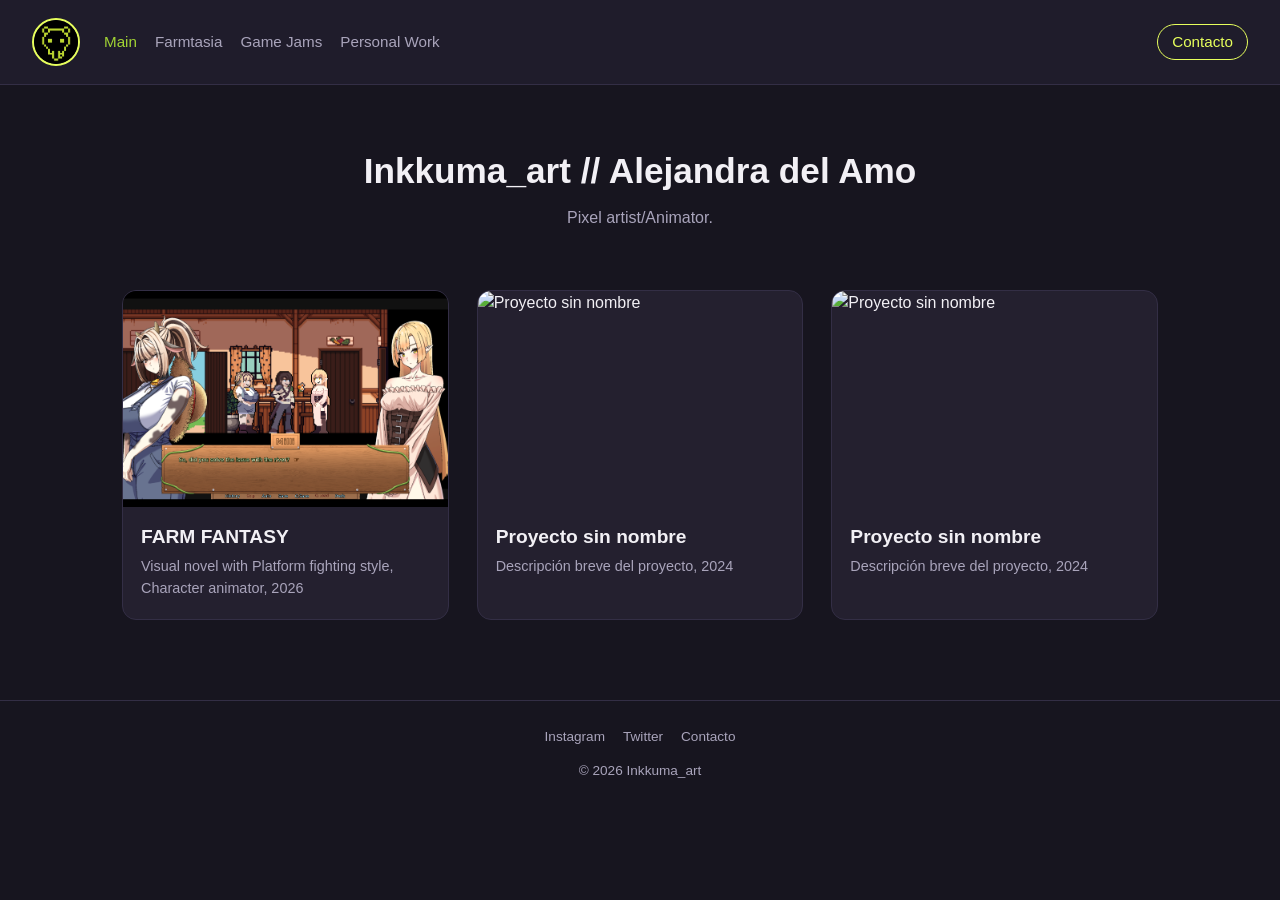
==== index.html @ 21a3d92c "UPDATE" ====
<!DOCTYPE html>
<html lang="es">
<head>
  <meta charset="UTF-8" />
  <meta name="viewport" content="width=device-width, initial-scale=1" />
  <title>Tu Nombre - Portafolio</title>
  <link rel="stylesheet" href="css/style.css" />
</head>
<body>

  <header class="site-header">
    <a class="logo" href="index.html">
      <img src="images/LOGO.png" alt="Logo" />
    </a>
    <nav class="main-nav">
      <a href="index.html" class="active">Main</a>
      <a href="farmtasia.html">Farmtasia</a>
      <a href="Gamejams.html">Game Jams</a>
      <a href="PersonalWork.html">Personal Work</a>
    </nav>
    <a class="contact-link" href="mailto:tu-correo@ejemplo.com">Contacto</a>
  </header>

  <section class="hero">
    <h1>Inkkuma_art // Alejandra del Amo </h1>
    <p>Pixel artist/Animator.</p>
  </section>

  <section class="project-grid">

    <a class="project-card" href="farmtasia.html">
      <img src="images/F_CAP_1.png" alt="Farmtasia" />
      <div class="card-body">
        <h2>FARM FANTASY</h2>
        <p class="role">Visual novel with Platform fighting style, Character animator, 2026</p>
      </div>
    </a>

    <a class="project-card" href="proyecto2.html">
      <img src="images/proyecto2/thumb.png" alt="Proyecto sin nombre" />
      <div class="card-body">
        <h2>Proyecto sin nombre</h2>
        <p class="role">Descripción breve del proyecto, 2024</p>
      </div>
    </a>
     <a class="project-card" href="proyecto2.html">
      <img src="images/proyecto2/thumb.png" alt="Proyecto sin nombre" />
      <div class="card-body">
        <h2>Proyecto sin nombre</h2>
        <p class="role">Descripción breve del proyecto, 2024</p>
      </div>
    </a>

  </section>

  <footer class="site-footer">
    <div class="socials">
      <a href="https://instagram.com/" target="_blank" rel="noopener">Instagram</a>
      <a href="https://twitter.com/" target="_blank" rel="noopener">Twitter</a>
      <a href="mailto:tu-correo@ejemplo.com">Contacto</a>
    </div>
    <p>&copy; 2026 Inkkuma_art</p>
  </footer>

</body>
</html>
---- css/style.css ----
/* ======================================
   Portafolio - style.css
   ====================================== */

:root {
  --bg: #17151f;
  --bg-alt: #1f1c2b;
  --card: #24202f;
  --text: #f2f0f5;
  --text-dim: #a9a4bb;
  --accent: rgb(231, 255, 92);
  --accent-hover: #a2d434;
  --border: #332e45;
  --max-width: 1100px;
}

* {
  box-sizing: border-box;
}

html {
  scroll-behavior: smooth;
}

body {
  margin: 0;
  background: var(--bg);
  color: var(--text);
  font-family: "Segoe UI", Roboto, Helvetica, Arial, sans-serif;
  line-height: 1.5;
}

a {
  color: inherit;
  text-decoration: none;
}

img {
  max-width: 100%;
  display: block;
}

/* ---------- Header ---------- */

.site-header {
  display: flex;
  align-items: center;
  gap: 24px;
  flex-wrap: wrap;
  padding: 18px 32px;
  background: var(--bg-alt);
  border-bottom: 1px solid var(--border);
  position: sticky;
  top: 0;
  z-index: 100;
}

.logo img {
  width: 48px;
  height: 48px;
  border-radius: 50%;
  border: 2px solid var(--accent);
}

.main-nav {
  display: flex;
  flex-wrap: wrap;
  gap: 18px;
  flex: 1;
}

.main-nav a {
  font-size: 0.95rem;
  color: var(--text-dim);
  transition: color 0.2s ease;
  white-space: nowrap;
}

.main-nav a:hover,
.main-nav a.active {
  color: var(--accent-hover);
}

.contact-link {
  font-size: 0.95rem;
  color: var(--accent);
  border: 1px solid var(--accent);
  padding: 6px 14px;
  border-radius: 999px;
  transition: background 0.2s ease, color 0.2s ease;
}

.contact-link:hover {
  background: var(--accent);
  color: #17151f;
}

/* ---------- Hero ---------- */

.hero {
  max-width: var(--max-width);
  margin: 0 auto;
  padding: 60px 32px 20px;
  text-align: center;
}

.hero h1 {
  font-size: 2.2rem;
  margin: 0 0 8px;
}

.hero p {
  color: var(--text-dim);
  margin: 0;
}

/* ---------- Grid de proyectos (index) ---------- */

.project-grid {
  max-width: var(--max-width);
  margin: 0 auto;
  padding: 40px 32px 80px;
  display: grid;
  grid-template-columns: repeat(auto-fit, minmax(320px, 1fr));
  gap: 28px;
}

.project-card {
  background: var(--card);
  border: 1px solid var(--border);
  border-radius: 14px;
  overflow: hidden;
  transition: transform 0.2s ease, border-color 0.2s ease;
}

.project-card:hover {
  transform: translateY(-4px);
  border-color: var(--accent);
}

.project-card img {
  width: 100%;
  aspect-ratio: 3 / 2;
  object-fit: cover;
}

.project-card .card-body {
  padding: 16px 18px 20px;
}

.project-card h2 {
  margin: 0 0 4px;
  font-size: 1.2rem;
}

.project-card .role {
  margin: 0;
  color: var(--text-dim);
  font-size: 0.9rem;
}

/* ---------- Página de proyecto ---------- */

.project-header {
  max-width: var(--max-width);
  margin: 0 auto;
  padding: 40px 32px 10px;
}

.project-header h1 {
  margin: 0 0 6px;
  font-size: 1.9rem;
}

.project-header .role {
  color: var(--text-dim);
  margin: 0;
}

/* Carrusel */

.carousel {
  max-width: 700px;
  margin: 30px auto;
  padding: 0 32px;
}

.carousel-track-wrap {
  position: relative;
  border-radius: 14px;
  overflow: hidden;
  background: var(--card);
  border: 1px solid var(--border);
}

.carousel-link {
  position: absolute;
  inset: 0;
  z-index: 1;
  cursor: pointer;
}

.carousel-track {
  display: flex;
  transition: transform 0.35s ease;
}

.carousel-track img {
  width: 100%;
  flex: 0 0 100%;
  aspect-ratio: 16 / 9;
  object-fit: cover;
}

.carousel-btn {
  position: absolute;
  top: 50%;
  transform: translateY(-50%);
  z-index: 2;
  background: rgba(0, 0, 0, 0.45);
  color: #fff;
  border: none;
  width: 36px;
  height: 36px;
  border-radius: 50%;
  font-size: 1.1rem;
  cursor: pointer;
  transition: background 0.2s ease;
}

.carousel-btn:hover {
  background: var(--accent);
}

.carousel-btn.prev {
  left: 14px;
}

.carousel-btn.next {
  right: 14px;
}

.carousel-counter {
  text-align: center;
  color: var(--text-dim);
  font-size: 0.85rem;
  margin-top: 10px;
}

/* Galeria */

.gallery {
  max-width: var(--max-width);
  margin: 0 auto;
  padding: 10px 32px 80px;
  display: grid;
  grid-template-columns: repeat(auto-fit, 140px);
  justify-content: center;
  row-gap: 30px;
  column-gap: 80px;
}

.gallery .gallery-item {
  width: 200px;
  height: 140px;
  display: flex;
  align-items: center;
  justify-content: center;
  background: var(--card);
  border-radius: 10px;
  border: 1px solid var(--border);
  transition: transform 0.2s ease;
}

.gallery .gallery-item:hover {
  transform: scale(2);
  border-color: var(--accent);
}

.gallery img {
  /* Tamaño real de los gifs: se muestran nítidos, sin escalar */
  width: 128px;
  height: 128px;
  image-rendering: pixelated;
  image-rendering: -moz-crisp-edges;
  image-rendering: crisp-edges;
}

/* Lightbox (vista ampliada del carrusel) */

.carousel-track img {
  cursor: zoom-in;
}

.lightbox-overlay {
  display: none;
  position: fixed;
  inset: 0;
  background: rgba(23, 21, 31, 0.92);
  z-index: 1000;
  align-items: center;
  justify-content: center;
  padding: 40px;
}

.lightbox-overlay.active {
  display: flex;
}

.lightbox-overlay img {
  max-width: 90vw;
  max-height: 90vh;
  object-fit: contain;
  border-radius: 10px;
  border: 1px solid var(--border);
  box-shadow: 0 10px 40px rgba(0, 0, 0, 0.5);
}

.lightbox-close {
  position: absolute;
  top: 20px;
  right: 30px;
  color: var(--text);
  font-size: 2.2rem;
  line-height: 1;
  background: none;
  border: none;
  cursor: pointer;
  transition: color 0.2s ease;
}

.lightbox-close:hover {
  color: var(--accent);
}

/* ---------- Footer ---------- */

.site-footer {
  border-top: 1px solid var(--border);
  padding: 26px 32px;
  text-align: center;
  color: var(--text-dim);
  font-size: 0.85rem;
}

.site-footer .socials {
  display: flex;
  justify-content: center;
  gap: 18px;
  margin-bottom: 10px;
  flex-wrap: wrap;
}

.site-footer .socials a {
  color: var(--text-dim);
  transition: color 0.2s ease;
}

.site-footer .socials a:hover {
  color: var(--accent-hover);
}

/* ---------- Responsive ---------- */

@media (max-width: 600px) {
  .site-header {
    padding: 14px 18px;
  }
  .hero {
    padding: 40px 18px 10px;
  }
  .project-grid {
    padding: 30px 18px 60px;
  }
  .carousel,
  .project-header,
  .gallery {
    padding-left: 18px;
    padding-right: 18px;
  }
}
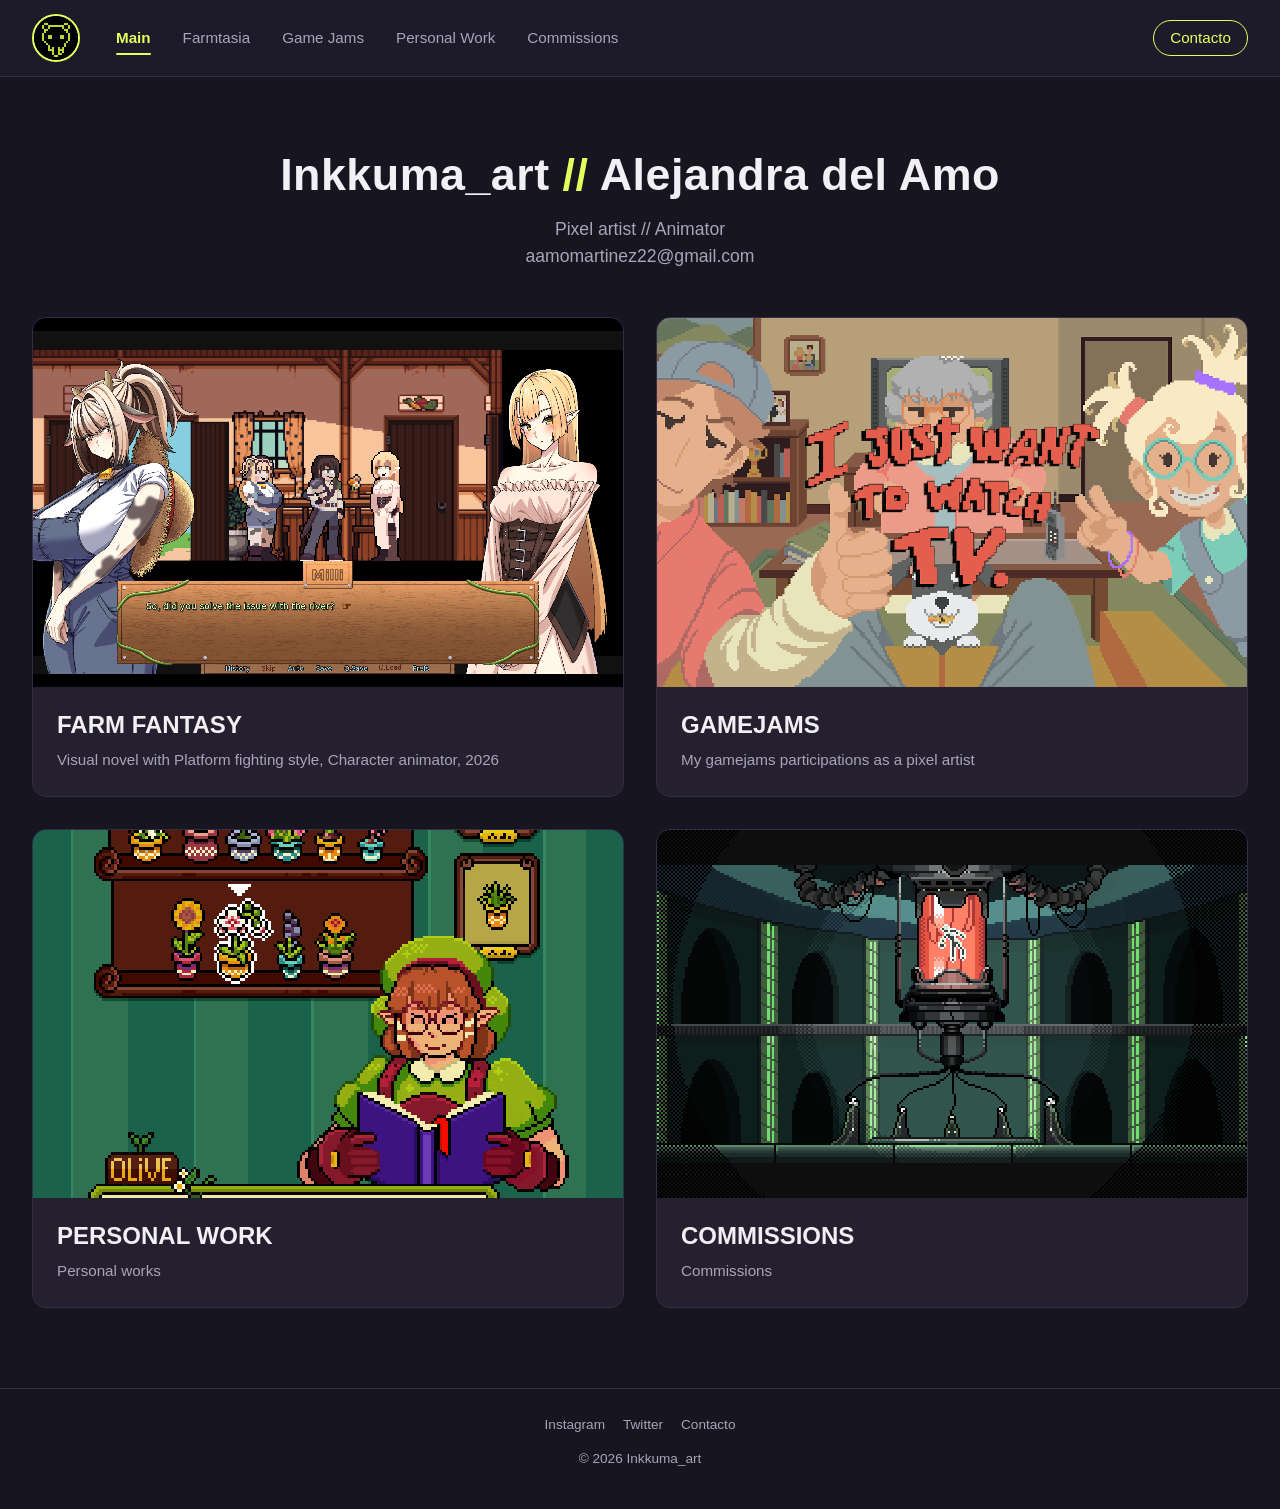
==== commit 48743181: "Portfolio Final_Ver1 DIOS QUE HORROR" ====
--- a/index.html
+++ b/index.html
@@ -3,51 +3,65 @@
 <head>
   <meta charset="UTF-8" />
   <meta name="viewport" content="width=device-width, initial-scale=1" />
-  <title>Tu Nombre - Portafolio</title>
+  <title>Alejandra del Amo - Portafolio</title>
+  <meta name="description" content="Portafolio de Alejandra del Amo (Inkkuma_art): pixel artist y animadora." />
   <link rel="stylesheet" href="css/style.css" />
 </head>
 <body>
 
   <header class="site-header">
     <a class="logo" href="index.html">
-      <img src="images/LOGO.png" alt="Logo" />
+      <img src="images/LOGO.png" alt="Logo de Inkkuma" />
     </a>
     <nav class="main-nav">
-      <a href="index.html" class="active">Main</a>
+      <a href="index.html" class="active" aria-current="page">Main</a>
       <a href="farmtasia.html">Farmtasia</a>
       <a href="Gamejams.html">Game Jams</a>
       <a href="PersonalWork.html">Personal Work</a>
+      <a href="Commissions.html">Commissions</a>
     </nav>
-    <a class="contact-link" href="mailto:tu-correo@ejemplo.com">Contacto</a>
+    <a class="contact-link" href="mailto:aamomartinez22@gmail.com">Contacto</a>
   </header>
 
   <section class="hero">
-    <h1>Inkkuma_art // Alejandra del Amo </h1>
-    <p>Pixel artist/Animator.</p>
+    <h1>Inkkuma_art <span class="slash">//</span> Alejandra del Amo</h1>
+    <p>Pixel artist // Animator</p>
+    <p>aamomartinez22@gmail.com</p>
   </section>
 
   <section class="project-grid">
 
     <a class="project-card" href="farmtasia.html">
-      <img src="images/F_CAP_1.png" alt="Farmtasia" />
+      <div class="cover"><img src="images/F_CAP_1.png" alt="Farmtasia" /></div>
       <div class="card-body">
         <h2>FARM FANTASY</h2>
         <p class="role">Visual novel with Platform fighting style, Character animator, 2026</p>
       </div>
     </a>
 
-    <a class="project-card" href="proyecto2.html">
-      <img src="images/proyecto2/thumb.png" alt="Proyecto sin nombre" />
+    <a class="project-card" href="Gamejams.html">
+      <div class="cover"><img src="images/TV_PORTADA.png" alt="GAMEJAMS" /></div>
       <div class="card-body">
-        <h2>Proyecto sin nombre</h2>
-        <p class="role">Descripción breve del proyecto, 2024</p>
+        <h2>GAMEJAMS</h2>
+        <p class="role">My gamejams participations as a pixel artist</p>
       </div>
     </a>
-     <a class="project-card" href="proyecto2.html">
-      <img src="images/proyecto2/thumb.png" alt="Proyecto sin nombre" />
+
+    <a class="project-card" href="PersonalWork.html">
+      <!-- La portada original estaba vacía (images/). Cambia este archivo por tu portada. -->
+      <div class="cover"><img src="images/Portada_Olive.png" alt="Personal work" /></div>
       <div class="card-body">
-        <h2>Proyecto sin nombre</h2>
-        <p class="role">Descripción breve del proyecto, 2024</p>
+        <h2>PERSONAL WORK</h2>
+        <p class="role">Personal works</p>
+      </div>
+    </a>
+    
+    <a class="project-card" href="Commissions.html">
+    
+      <div class="cover"><img src="images/Animación_Pixel-export.gif" alt="Commiissions" /></div>
+      <div class="card-body">
+        <h2>COMMISSIONS</h2>
+        <p class="role">Commissions</p>
       </div>
     </a>
 
@@ -55,7 +69,7 @@
 
   <footer class="site-footer">
     <div class="socials">
-      <a href="https://instagram.com/" target="_blank" rel="noopener">Instagram</a>
+      <a href="https://www.instagram.com/inkkuma_art/" target="_blank" rel="noopener">Instagram</a>
       <a href="https://twitter.com/" target="_blank" rel="noopener">Twitter</a>
       <a href="mailto:tu-correo@ejemplo.com">Contacto</a>
     </div>
--- a/css/style.css
+++ b/css/style.css
@@ -11,7 +11,8 @@
   --accent: rgb(231, 255, 92);
   --accent-hover: #a2d434;
   --border: #332e45;
-  --max-width: 1100px;
+  --max-width: 1300px;
+  --radius: 14px;
 }
 
 * {
@@ -28,6 +29,18 @@
   color: var(--text);
   font-family: "Segoe UI", Roboto, Helvetica, Arial, sans-serif;
   line-height: 1.5;
+  min-height: 100vh;
+  display: flex;
+  flex-direction: column;
+}
+
+main,
+.hero,
+.project-grid,
+.project-header,
+.carousel,
+.gallery {
+  width: 100%;
 }
 
 a {
@@ -40,6 +53,11 @@
   display: block;
 }
 
+:focus-visible {
+  outline: 2px solid var(--accent);
+  outline-offset: 3px;
+}
+
 /* ---------- Header ---------- */
 
 .site-header {
@@ -47,8 +65,9 @@
   align-items: center;
   gap: 24px;
   flex-wrap: wrap;
-  padding: 18px 32px;
-  background: var(--bg-alt);
+  padding: 14px 32px;
+  background: rgba(31, 28, 43, 0.92);
+  backdrop-filter: blur(8px);
   border-bottom: 1px solid var(--border);
   position: sticky;
   top: 0;
@@ -60,32 +79,58 @@
   height: 48px;
   border-radius: 50%;
   border: 2px solid var(--accent);
+  image-rendering: pixelated;
+  transition: transform 0.2s ease;
+}
+
+.logo:hover img {
+  transform: rotate(-6deg) scale(1.08);
 }
 
 .main-nav {
   display: flex;
   flex-wrap: wrap;
-  gap: 18px;
+  gap: 8px;
   flex: 1;
 }
 
 .main-nav a {
+  position: relative;
   font-size: 0.95rem;
   color: var(--text-dim);
-  transition: color 0.2s ease;
+  padding: 6px 12px;
+  border-radius: 8px;
+  transition: color 0.2s ease, background 0.2s ease;
   white-space: nowrap;
 }
 
-.main-nav a:hover,
+.main-nav a:hover {
+  color: var(--text);
+  background: rgba(255, 255, 255, 0.05);
+}
+
+/* Página actual: verde del tema */
 .main-nav a.active {
-  color: var(--accent-hover);
+  color: var(--accent);
+  font-weight: 600;
+}
+
+.main-nav a.active::after {
+  content: "";
+  position: absolute;
+  left: 12px;
+  right: 12px;
+  bottom: 0;
+  height: 2px;
+  background: var(--accent);
+  border-radius: 2px;
 }
 
 .contact-link {
   font-size: 0.95rem;
   color: var(--accent);
   border: 1px solid var(--accent);
-  padding: 6px 14px;
+  padding: 6px 16px;
   border-radius: 999px;
   transition: background 0.2s ease, color 0.2s ease;
 }
@@ -100,18 +145,24 @@
 .hero {
   max-width: var(--max-width);
   margin: 0 auto;
-  padding: 60px 32px 20px;
+  padding: 64px 32px 8px;
   text-align: center;
 }
 
 .hero h1 {
-  font-size: 2.2rem;
+  font-size: clamp(1.8rem, 4vw, 2.8rem);
   margin: 0 0 8px;
+  letter-spacing: 0.5px;
+}
+
+.hero h1 .slash {
+  color: var(--accent);
 }
 
 .hero p {
   color: var(--text-dim);
   margin: 0;
+  font-size: 1.1rem;
 }
 
 /* ---------- Grid de proyectos (index) ---------- */
@@ -121,42 +172,75 @@
   margin: 0 auto;
   padding: 40px 32px 80px;
   display: grid;
-  grid-template-columns: repeat(auto-fit, minmax(320px, 1fr));
-  gap: 28px;
+  grid-template-columns: repeat(auto-fit, minmax(min(100%, 480px), 1fr));
+  gap: 32px;
 }
 
 .project-card {
+  display: flex;
+  flex-direction: column;
   background: var(--card);
   border: 1px solid var(--border);
-  border-radius: 14px;
+  border-radius: var(--radius);
   overflow: hidden;
-  transition: transform 0.2s ease, border-color 0.2s ease;
+  transition: transform 0.25s ease, border-color 0.25s ease, box-shadow 0.25s ease;
 }
 
 .project-card:hover {
-  transform: translateY(-4px);
+  transform: translateY(-6px);
   border-color: var(--accent);
+  box-shadow: 0 14px 34px rgba(0, 0, 0, 0.4);
+}
+
+.project-card .cover {
+  overflow: hidden;
+  background: var(--bg-alt);
 }
 
 .project-card img {
   width: 100%;
-  aspect-ratio: 3 / 2;
+  aspect-ratio: 16 / 10;
   object-fit: cover;
+  image-rendering: pixelated;
+  transition: transform 0.4s ease;
+}
+
+.project-card:hover img {
+  transform: scale(1.04);
 }
 
 .project-card .card-body {
-  padding: 16px 18px 20px;
+  padding: 20px 24px 24px;
 }
 
 .project-card h2 {
-  margin: 0 0 4px;
-  font-size: 1.2rem;
+  margin: 0 0 6px;
+  font-size: 1.5rem;
+  transition: color 0.2s ease;
+}
+
+.project-card h2::after {
+  content: " →";
+  color: var(--accent);
+  opacity: 0;
+  display: inline-block;
+  transform: translateX(-6px);
+  transition: opacity 0.2s ease, transform 0.2s ease;
+}
+
+.project-card:hover h2 {
+  color: var(--accent);
+}
+
+.project-card:hover h2::after {
+  opacity: 1;
+  transform: translateX(0);
 }
 
 .project-card .role {
   margin: 0;
   color: var(--text-dim);
-  font-size: 0.9rem;
+  font-size: 0.95rem;
 }
 
 /* ---------- Página de proyecto ---------- */
@@ -164,12 +248,13 @@
 .project-header {
   max-width: var(--max-width);
   margin: 0 auto;
-  padding: 40px 32px 10px;
+  padding: 44px 32px 10px;
+  text-align: center;
 }
 
 .project-header h1 {
   margin: 0 0 6px;
-  font-size: 1.9rem;
+  font-size: clamp(1.7rem, 3.5vw, 2.4rem);
 }
 
 .project-header .role {
@@ -180,29 +265,22 @@
 /* Carrusel */
 
 .carousel {
-  max-width: 700px;
+  max-width: 900px;
   margin: 30px auto;
   padding: 0 32px;
 }
 
 .carousel-track-wrap {
   position: relative;
-  border-radius: 14px;
+  border-radius: var(--radius);
   overflow: hidden;
   background: var(--card);
   border: 1px solid var(--border);
 }
 
-.carousel-link {
-  position: absolute;
-  inset: 0;
-  z-index: 1;
-  cursor: pointer;
-}
-
 .carousel-track {
   display: flex;
-  transition: transform 0.35s ease;
+  transition: transform 0.4s ease;
 }
 
 .carousel-track img {
@@ -210,6 +288,10 @@
   flex: 0 0 100%;
   aspect-ratio: 16 / 9;
   object-fit: cover;
+  /* Se reducen de 1920x1080 a ~836px: con "pixelated" salen bordes dentados.
+     "auto" aplica un reescalado suave y se ven nítidas. */
+  image-rendering: auto;
+  cursor: zoom-in;
 }
 
 .carousel-btn {
@@ -217,19 +299,20 @@
   top: 50%;
   transform: translateY(-50%);
   z-index: 2;
-  background: rgba(0, 0, 0, 0.45);
+  background: rgba(0, 0, 0, 0.5);
   color: #fff;
   border: none;
-  width: 36px;
-  height: 36px;
+  width: 40px;
+  height: 40px;
   border-radius: 50%;
   font-size: 1.1rem;
   cursor: pointer;
-  transition: background 0.2s ease;
+  transition: background 0.2s ease, color 0.2s ease;
 }
 
 .carousel-btn:hover {
   background: var(--accent);
+  color: #17151f;
 }
 
 .carousel-btn.prev {
@@ -247,56 +330,95 @@
   margin-top: 10px;
 }
 
-/* Galeria */
+/* Enlaces del proyecto (debajo del carrusel) */
+
+.project-links {
+  max-width: 900px;
+  margin: 0 auto 10px;
+  padding: 0 32px;
+  display: flex;
+  flex-wrap: wrap;
+  justify-content: center;
+  gap: 14px;
+}
+
+.project-link {
+  display: inline-flex;
+  align-items: center;
+  gap: 8px;
+  padding: 10px 22px;
+  border: 1px solid var(--accent);
+  border-radius: 999px;
+  color: var(--accent);
+  font-weight: 600;
+  font-size: 0.95rem;
+  transition: background 0.2s ease, color 0.2s ease, transform 0.2s ease;
+}
+
+.project-link::after {
+  content: "→";
+  transition: transform 0.2s ease;
+}
+
+.project-link:hover {
+  background: var(--accent);
+  color: #17151f;
+  transform: translateY(-2px);
+}
+
+.project-link:hover::after {
+  transform: translateX(4px);
+}
+
+/* Galería */
 
 .gallery {
   max-width: var(--max-width);
   margin: 0 auto;
-  padding: 10px 32px 80px;
+  padding: 20px 32px 80px;
   display: grid;
-  grid-template-columns: repeat(auto-fit, 140px);
+  grid-template-columns: repeat(auto-fill, 200px);
   justify-content: center;
-  row-gap: 30px;
-  column-gap: 80px;
+  gap: 28px;
 }
 
 .gallery .gallery-item {
+  position: relative;
   width: 200px;
-  height: 140px;
+  height: 160px;
   display: flex;
   align-items: center;
   justify-content: center;
   background: var(--card);
   border-radius: 10px;
   border: 1px solid var(--border);
-  transition: transform 0.2s ease;
+  transition: transform 0.25s ease, border-color 0.25s ease;
 }
 
 .gallery .gallery-item:hover {
-  transform: scale(2);
+  transform: scale(1.8);
   border-color: var(--accent);
+  z-index: 5;
+  box-shadow: 0 10px 30px rgba(0, 0, 0, 0.5);
 }
 
 .gallery img {
-  /* Tamaño real de los gifs: se muestran nítidos, sin escalar */
+  /* Tamaño real de los gifs: se muestran nítidos */
   width: 128px;
   height: 128px;
+  object-fit: contain;
   image-rendering: pixelated;
   image-rendering: -moz-crisp-edges;
   image-rendering: crisp-edges;
 }
 
 /* Lightbox (vista ampliada del carrusel) */
-
-.carousel-track img {
-  cursor: zoom-in;
-}
 
 .lightbox-overlay {
   display: none;
   position: fixed;
   inset: 0;
-  background: rgba(23, 21, 31, 0.92);
+  background: rgba(23, 21, 31, 0.94);
   z-index: 1000;
   align-items: center;
   justify-content: center;
@@ -308,9 +430,10 @@
 }
 
 .lightbox-overlay img {
-  max-width: 90vw;
+  max-width: 92vw;
   max-height: 90vh;
   object-fit: contain;
+  image-rendering: auto;
   border-radius: 10px;
   border: 1px solid var(--border);
   box-shadow: 0 10px 40px rgba(0, 0, 0, 0.5);
@@ -321,7 +444,7 @@
   top: 20px;
   right: 30px;
   color: var(--text);
-  font-size: 2.2rem;
+  font-size: 2.4rem;
   line-height: 1;
   background: none;
   border: none;
@@ -336,6 +459,7 @@
 /* ---------- Footer ---------- */
 
 .site-footer {
+  margin-top: auto;
   border-top: 1px solid var(--border);
   padding: 26px 32px;
   text-align: center;
@@ -357,25 +481,650 @@
 }
 
 .site-footer .socials a:hover {
-  color: var(--accent-hover);
+  color: var(--accent);
 }
 
 /* ---------- Responsive ---------- */
 
-@media (max-width: 600px) {
+@media (max-width: 700px) {
   .site-header {
-    padding: 14px 18px;
+    padding: 12px 18px;
+    gap: 12px;
+  }
+  .main-nav {
+    order: 3;
+    flex-basis: 100%;
+    gap: 2px;
   }
   .hero {
-    padding: 40px 18px 10px;
+    padding: 40px 18px 8px;
   }
   .project-grid {
-    padding: 30px 18px 60px;
+    padding: 28px 18px 60px;
   }
   .carousel,
   .project-header,
+  .project-links,
   .gallery {
     padding-left: 18px;
     padding-right: 18px;
   }
-}
+  .gallery .gallery-item:hover {
+    transform: scale(1.4);
+  }
+}
+
+@media (prefers-reduced-motion: reduce) {
+  * {
+    transition: none !important;
+    scroll-behavior: auto !important;
+  }
+}
+
+/* ---------- Personal Work: varios proyectos en una página ---------- */
+
+.sub-nav {
+  position: sticky;
+  top: var(--header-h, 76px); /* justo debajo del header; lo ajusta el script */
+  z-index: 90;
+  width: 100%;
+  padding: 12px 32px;
+  display: flex;
+  justify-content: center;
+  flex-wrap: wrap;
+  gap: 10px;
+  background: rgba(23, 21, 31, 0.92);
+  backdrop-filter: blur(8px);
+  border-bottom: 1px solid var(--border);
+}
+
+.sub-nav a {
+  padding: 8px 18px;
+  border: 1px solid var(--border);
+  border-radius: 999px;
+  color: var(--text-dim);
+  font-size: 0.95rem;
+  transition: border-color 0.2s ease, color 0.2s ease;
+}
+
+.sub-nav a:hover {
+  border-color: var(--accent);
+  color: var(--accent);
+}
+
+.personal-section {
+  width: 100%;
+  padding: 56px 0 16px;
+  scroll-margin-top: calc(var(--header-h, 76px) + var(--subnav-h, 56px) + 12px); /* los menús fijos no tapan el título */
+}
+
+.personal-section + .personal-section {
+  border-top: 1px solid var(--border);
+  margin-top: 24px;
+}
+
+.personal-head {
+  max-width: 900px;
+  margin: 0 auto;
+  padding: 0 32px;
+  text-align: center;
+}
+
+.personal-head h2 {
+  margin: 0 0 6px;
+  font-size: clamp(1.5rem, 3vw, 2rem);
+}
+
+.personal-head .role {
+  color: var(--text-dim);
+  margin: 0;
+}
+
+.back-top {
+  display: block;
+  text-align: center;
+  color: var(--text-dim);
+  font-size: 0.85rem;
+  padding: 0 32px 24px;
+  transition: color 0.2s ease;
+}
+
+.back-top:hover {
+  color: var(--accent);
+}
+
+@media (max-width: 700px) {
+  .sub-nav,
+  .personal-head,
+  .back-top {
+    padding-left: 18px;
+    padding-right: 18px;
+  }
+}
+
+/* ---------- Galería de sprites (Farmtasia) ----------
+   Zoom al pasar el ratón: 128px -> 256px (exactamente x2).
+   Con un múltiplo entero cada píxel del sprite se convierte en un bloque 2x2
+   perfecto; con x1.8 salían píxeles de tamaños desiguales y se veía borroso.
+   La imagen cambia de tamaño real (no con transform) para que se dibuje nítida. */
+
+.gallery-sprites .gallery-item {
+  position: relative;
+  isolation: isolate;
+  background: none;
+  border: none;
+}
+
+.gallery-sprites .gallery-item:hover {
+  transform: none;
+  box-shadow: none;
+}
+
+.gallery-sprites .gallery-item::before {
+  content: "";
+  position: absolute;
+  top: 0;
+  right: 0;
+  bottom: 0;
+  left: 0;
+  z-index: -1;
+  background: var(--card);
+  border: 1px solid var(--border);
+  border-radius: 10px;
+  transition: top 0.2s ease, right 0.2s ease, bottom 0.2s ease, left 0.2s ease,
+              border-color 0.2s ease, box-shadow 0.2s ease;
+}
+
+.gallery-sprites img {
+  /* El reset global "img { max-width: 100% }" limitaba el zoom a 200px
+     (el ancho de la casilla) y rompía el x2 exacto. */
+  max-width: none;
+  max-height: none;
+  transition: width 0.2s ease, height 0.2s ease;
+}
+
+@media (hover: hover) {
+  .gallery-sprites .gallery-item:hover {
+    z-index: 5;
+  }
+
+  .gallery-sprites .gallery-item:hover::before {
+    top: -64px;
+    bottom: -64px;
+    left: -36px;
+    right: -36px;
+    border-color: var(--accent);
+    box-shadow: 0 10px 30px rgba(0, 0, 0, 0.5);
+  }
+
+  .gallery-sprites .gallery-item:hover img {
+    width: 256px;
+    height: 256px;
+  }
+}
+
+/* ---------- Personal Work: navegación fluida y secciones ---------- */
+
+.sub-nav a.active {
+  border-color: var(--accent);
+  color: var(--accent);
+  background: rgba(231, 255, 92, 0.08);
+}
+
+.personal-section .carousel {
+  margin-top: 28px;
+}
+
+.personal-section .gallery {
+  padding-top: 28px;
+  padding-bottom: 24px;
+}
+
+/* Carrusel de merch: no recorta nada (GIFs cuadrados, fotos...) */
+.carousel-square {
+  max-width: 760px;
+}
+
+.carousel-square .carousel-track img {
+  object-fit: contain;
+}
+
+/* Añade la clase "carousel-pixel" al carrusel si son GIFs pequeños de pixel art
+   y se ven borrosos al ampliarse */
+.carousel-pixel .carousel-track img {
+  image-rendering: pixelated;
+}
+
+@media (max-width: 700px) {
+  .sub-nav {
+    padding: 10px 18px;
+    flex-wrap: nowrap;
+    overflow-x: auto;
+    justify-content: center;
+    justify-content: safe center;
+    scrollbar-width: none;
+  }
+  .sub-nav::-webkit-scrollbar {
+    display: none;
+  }
+  .sub-nav a {
+    flex: 0 0 auto;
+    white-space: nowrap;
+  }
+}
+
+/* ---------- Commissions ---------- */
+
+.commissions-hero {
+  width: 100%;
+  max-width: 760px;
+  margin: 0 auto;
+  padding: 56px 32px 8px;
+  text-align: center;
+}
+
+.commissions-hero h1 {
+  margin: 0 0 12px;
+  font-size: clamp(1.9rem, 4vw, 2.8rem);
+}
+
+.commissions-hero .lead {
+  margin: 0 auto 28px;
+  max-width: 620px;
+  color: var(--text-dim);
+  font-size: 1.1rem;
+}
+
+.status-pill {
+  display: inline-flex;
+  align-items: center;
+  gap: 8px;
+  margin: 0 0 16px;
+  padding: 4px 14px;
+  border: 1px solid var(--border);
+  border-radius: 999px;
+  font-size: 0.85rem;
+  color: var(--text-dim);
+}
+
+.status-pill::before {
+  content: "";
+  width: 8px;
+  height: 8px;
+  border-radius: 50%;
+  background: var(--accent);
+}
+
+.status-pill.closed::before {
+  background: #e0566b;
+}
+
+.section-title {
+  width: 100%;
+  max-width: var(--max-width);
+  margin: 0 auto;
+  padding: 48px 32px 0;
+  text-align: center;
+}
+
+.section-title h2 {
+  margin: 0 0 6px;
+  font-size: clamp(1.4rem, 3vw, 1.9rem);
+}
+
+.section-title p {
+  margin: 0;
+  color: var(--text-dim);
+}
+
+/* Trabajos: pocas piezas, pero grandes y bien presentadas */
+
+.showcase {
+  width: 100%;
+  max-width: 1100px;
+  margin: 0 auto;
+  padding: 28px 32px 0;
+  display: flex;
+  flex-wrap: wrap;
+  justify-content: center; /* si sobra una pieza, queda centrada */
+  gap: 16px;
+}
+
+.commission-card {
+  flex: 0 1 240px; /* 4 por fila en escritorio */
+  min-width: 0;
+  background: var(--card);
+  border: 1px solid var(--border);
+  border-radius: var(--radius);
+  overflow: hidden;
+  transition: transform 0.25s ease, border-color 0.25s ease, box-shadow 0.25s ease;
+}
+
+.commission-card:hover {
+  transform: translateY(-4px);
+  border-color: var(--accent);
+  box-shadow: 0 14px 34px rgba(0, 0, 0, 0.4);
+}
+
+.commission-card .stage {
+  height: 210px;
+  padding: 12px;
+  display: flex;
+  align-items: center;
+  justify-content: center;
+  background: repeating-conic-gradient(#201d2b 0% 25%, #1c1926 0% 50%) 50% / 24px 24px;
+}
+
+.commission-card .stage img {
+  max-width: 100%;
+  max-height: 100%;
+  image-rendering: pixelated; /* el script ajusta un zoom entero: píxeles nítidos */
+}
+
+.commission-card .card-body {
+  padding: 10px 16px 14px;
+  border-top: 1px solid var(--border);
+}
+
+.commission-card h3 {
+  margin: 0 0 2px;
+  font-size: 1rem;
+}
+
+.commission-card .role {
+  margin: 0;
+  color: var(--text-dim);
+  font-size: 0.82rem;
+}
+
+/* Qué hago */
+
+.services {
+  width: 100%;
+  max-width: 1100px;
+  margin: 0 auto;
+  padding: 28px 32px 0;
+  display: grid;
+  grid-template-columns: repeat(auto-fit, minmax(min(100%, 300px), 1fr));
+  gap: 20px;
+}
+
+.service {
+  background: var(--card);
+  border: 1px solid var(--border);
+  border-radius: var(--radius);
+  padding: 24px;
+}
+
+.service h3 {
+  margin: 0 0 8px;
+  font-size: 1.1rem;
+  color: var(--accent);
+}
+
+.service p {
+  margin: 0;
+  color: var(--text-dim);
+  font-size: 0.95rem;
+}
+
+/* Cómo funciona */
+
+.steps {
+  list-style: none;
+  counter-reset: step;
+  width: 100%;
+  max-width: 1100px;
+  margin: 0 auto;
+  padding: 28px 32px 0;
+  display: grid;
+  grid-template-columns: repeat(auto-fit, minmax(min(100%, 230px), 1fr));
+  gap: 20px;
+}
+
+.steps li {
+  counter-increment: step;
+  background: var(--card);
+  border: 1px solid var(--border);
+  border-radius: var(--radius);
+  padding: 22px 22px 24px;
+}
+
+.steps li::before {
+  content: counter(step, decimal-leading-zero);
+  display: block;
+  margin-bottom: 6px;
+  color: var(--accent);
+  font-family: Consolas, "Courier New", monospace;
+  font-size: 1.5rem;
+  font-weight: 700;
+}
+
+.steps h3 {
+  margin: 0 0 6px;
+  font-size: 1.05rem;
+}
+
+.steps p {
+  margin: 0;
+  color: var(--text-dim);
+  font-size: 0.93rem;
+}
+
+/* Llamada a la acción */
+
+.cta-block {
+  width: calc(100% - 64px);
+  max-width: 760px;
+  margin: 72px auto 0;
+  padding: 40px 32px;
+  text-align: center;
+  background: var(--card);
+  border: 1px solid var(--border);
+  border-radius: var(--radius);
+}
+
+.cta-block h2 {
+  margin: 0 0 8px;
+  font-size: clamp(1.4rem, 3vw, 1.8rem);
+}
+
+.cta-block p {
+  margin: 0 0 22px;
+  color: var(--text-dim);
+}
+
+.cta-block .alt {
+  margin: 18px 0 0;
+  font-size: 0.9rem;
+}
+
+.cta-block .alt a {
+  color: var(--accent);
+}
+
+.more-work .project-card img {
+  image-rendering: auto; /* capturas grandes: reescalado suave */
+}
+
+@media (max-width: 700px) {
+  .commissions-hero,
+  .section-title,
+  .showcase,
+  .services,
+  .steps {
+    padding-left: 18px;
+    padding-right: 18px;
+  }
+  .cta-block {
+    width: calc(100% - 36px);
+    padding: 32px 20px;
+  }
+  .showcase {
+    gap: 12px;
+  }
+  .commission-card {
+    flex-basis: calc(50% - 6px); /* 2 por fila en móvil */
+  }
+  .commission-card .stage {
+    height: 180px;
+    padding: 8px;
+  }
+  .section-title {
+    padding-top: 36px;
+  }
+}
+
+/* ---------- Olive: sprites grandes y vídeo ---------- */
+
+.gallery-big {
+  display: flex;            /* una sola fila en escritorio */
+  flex-wrap: wrap;
+  justify-content: center;
+  gap: 20px;
+}
+
+.gallery-big .gallery-item {
+  flex: 0 0 auto;
+  width: 280px;
+  height: 280px;
+}
+
+/* En pantallas más estrechas, 2 por fila (así no queda una suelta) */
+@media (max-width: 1243px) {
+  .gallery-big {
+    max-width: 644px;
+  }
+}
+
+.gallery-big img {
+  width: 256px;   /* x2 exacto de un sprite de 128px: píxeles nítidos */
+  height: 256px;
+  max-width: none;
+}
+
+.gallery-big .gallery-item:hover {
+  transform: none; /* ya son grandes: solo resalta el borde */
+  border-color: var(--accent);
+  box-shadow: 0 10px 30px rgba(0, 0, 0, 0.5);
+}
+
+.video-block {
+  max-width: 900px;
+  margin: 8px auto 0;
+  padding: 0 32px 24px;
+  text-align: center;
+}
+
+.video-block h3 {
+  margin: 0 0 12px;
+  font-size: 1.1rem;
+  color: var(--text-dim);
+  font-weight: 600;
+}
+
+/* Vídeo vertical: se muestra a su proporción real, sin barras negras alrededor */
+.video-block video {
+  display: block;
+  width: auto;
+  height: auto;
+  max-width: 100%;
+  max-height: 75vh;   /* no ocupa más que la pantalla */
+  margin: 0 auto;
+  border-radius: var(--radius);
+}
+
+.video-block iframe {
+  display: block;
+  width: 100%;
+  aspect-ratio: 16 / 9;
+  background: #000;
+  border: 0;
+  border-radius: var(--radius);
+}
+
+@media (max-width: 700px) {
+  .video-block {
+    padding-left: 18px;
+    padding-right: 18px;
+  }
+}
+
+/* ---------- Olive: sprites a la izquierda, vídeo vertical a la derecha ---------- */
+
+.olive-layout {
+  max-width: 1100px;
+  margin: 0 auto;
+  padding: 28px 32px 24px;
+  display: flex;
+  justify-content: center;
+  align-items: flex-start;
+  gap: 32px;
+}
+
+/* Sprites en 2x2: 2 casillas de 280px + hueco de 20px = 580px */
+.olive-layout .gallery-big {
+  flex: 0 0 auto;
+  width: 580px;
+  max-width: none;
+  margin: 0;
+  padding: 0;
+}
+
+/* El vídeo mide lo mismo que los sprites (2 filas = 580px de alto) */
+.olive-layout .video-block {
+  flex: 0 0 auto;
+  max-width: none;
+  margin: 0;
+  padding: 0;
+}
+
+.olive-layout .video-block video {
+  height: 580px;
+  width: auto;
+  max-width: 100%;
+  max-height: none;
+}
+
+.olive-layout .video-block h3 {
+  margin: 10px 0 0;
+}
+
+/* Pantallas estrechas: se apilan (sprites arriba, vídeo debajo) */
+@media (max-width: 1000px) {
+  .olive-layout {
+    flex-direction: column;
+    align-items: center;
+  }
+  .olive-layout .gallery-big {
+    width: 100%;
+    max-width: 580px;
+  }
+  .olive-layout .video-block video {
+    height: auto;
+    max-height: 75vh;
+  }
+}
+
+@media (max-width: 700px) {
+  .olive-layout {
+    padding-left: 18px;
+    padding-right: 18px;
+  }
+}
+
+/* ---------- Commissions: pieza destacada (GIF de pantalla completa) ---------- */
+
+.showcase-featured .commission-card {
+  flex: 0 1 640px; /* grande, pero sin obligar a bajar mucho */
+}
+
+.showcase-featured .commission-card .stage {
+  height: auto;
+  aspect-ratio: 16 / 9;
+  padding: 0;
+}
+
+.showcase-featured + .showcase {
+  padding-top: 16px;
+}
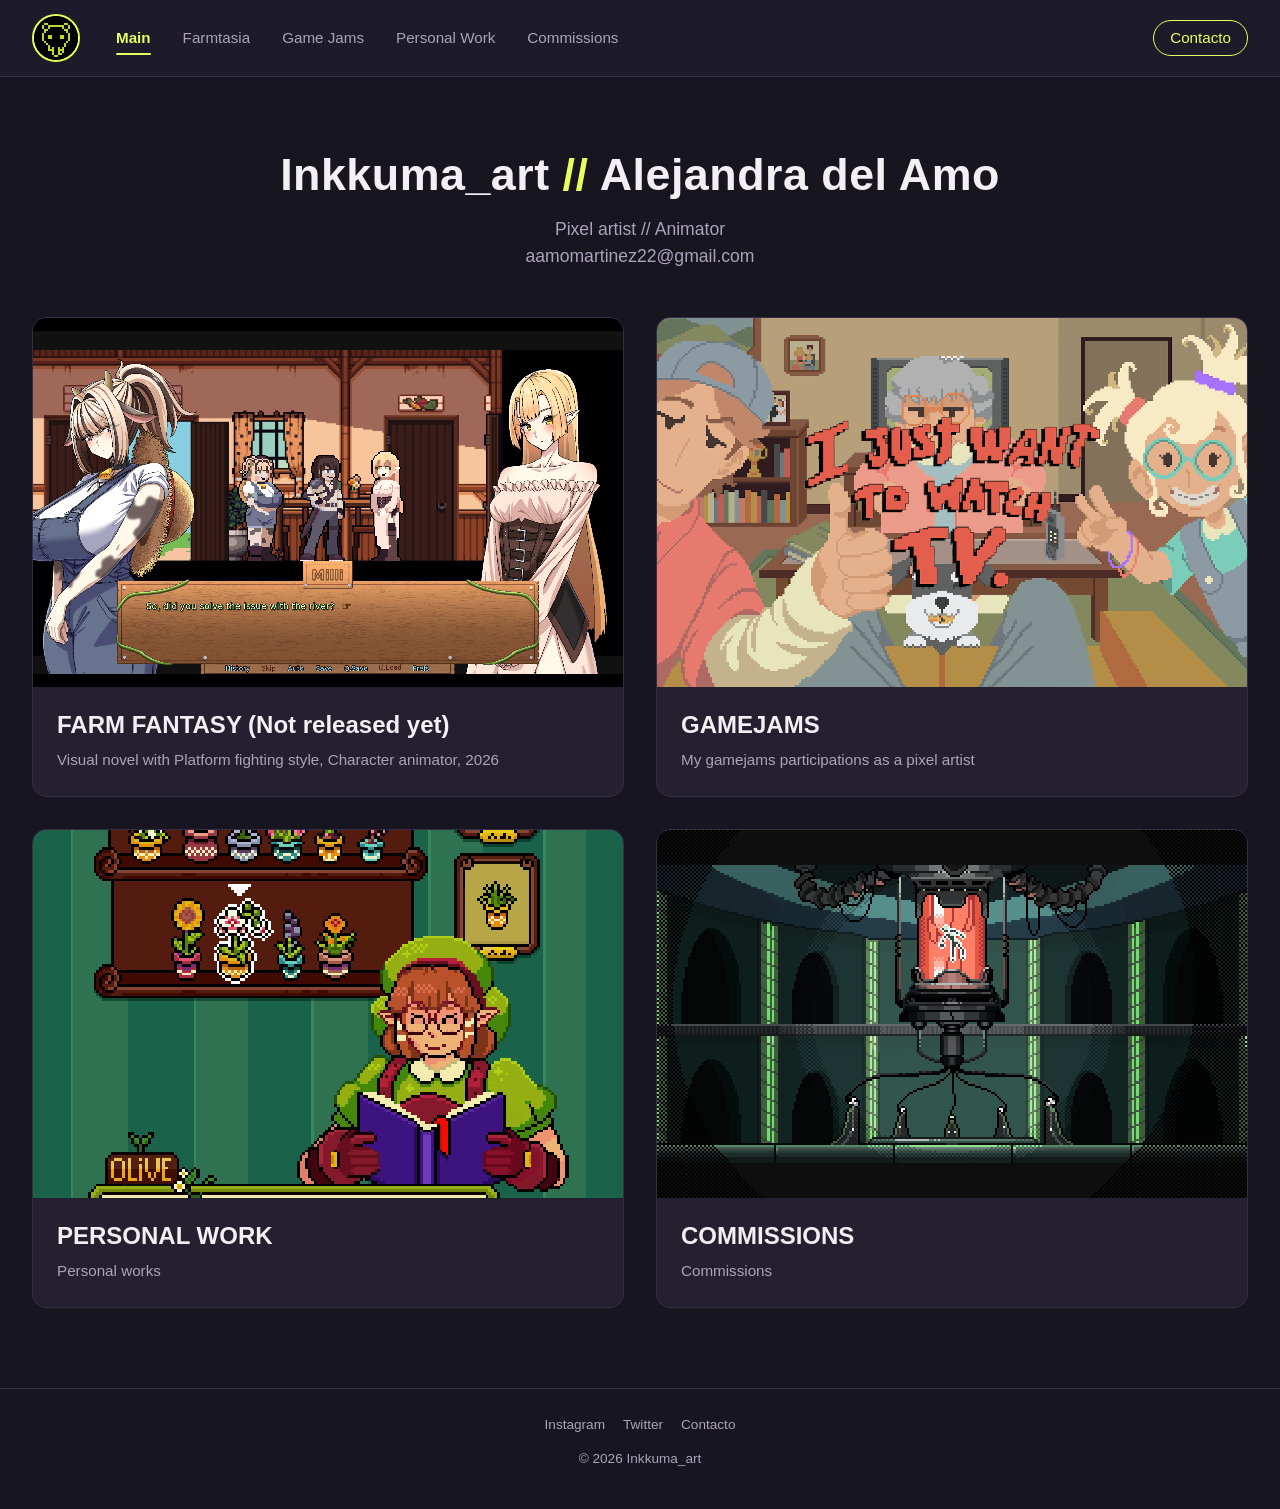
==== commit ccac1d7e: "retoques" ====
--- a/index.html
+++ b/index.html
@@ -6,6 +6,7 @@
   <title>Alejandra del Amo - Portafolio</title>
   <meta name="description" content="Portafolio de Alejandra del Amo (Inkkuma_art): pixel artist y animadora." />
   <link rel="stylesheet" href="css/style.css" />
+  <link rel="icon" type="image/png" href="images/FAVICON.png" />
 </head>
 <body>
 
@@ -34,7 +35,7 @@
     <a class="project-card" href="farmtasia.html">
       <div class="cover"><img src="images/F_CAP_1.png" alt="Farmtasia" /></div>
       <div class="card-body">
-        <h2>FARM FANTASY</h2>
+        <h2>FARM FANTASY (Not released yet)</h2>
         <p class="role">Visual novel with Platform fighting style, Character animator, 2026</p>
       </div>
     </a>
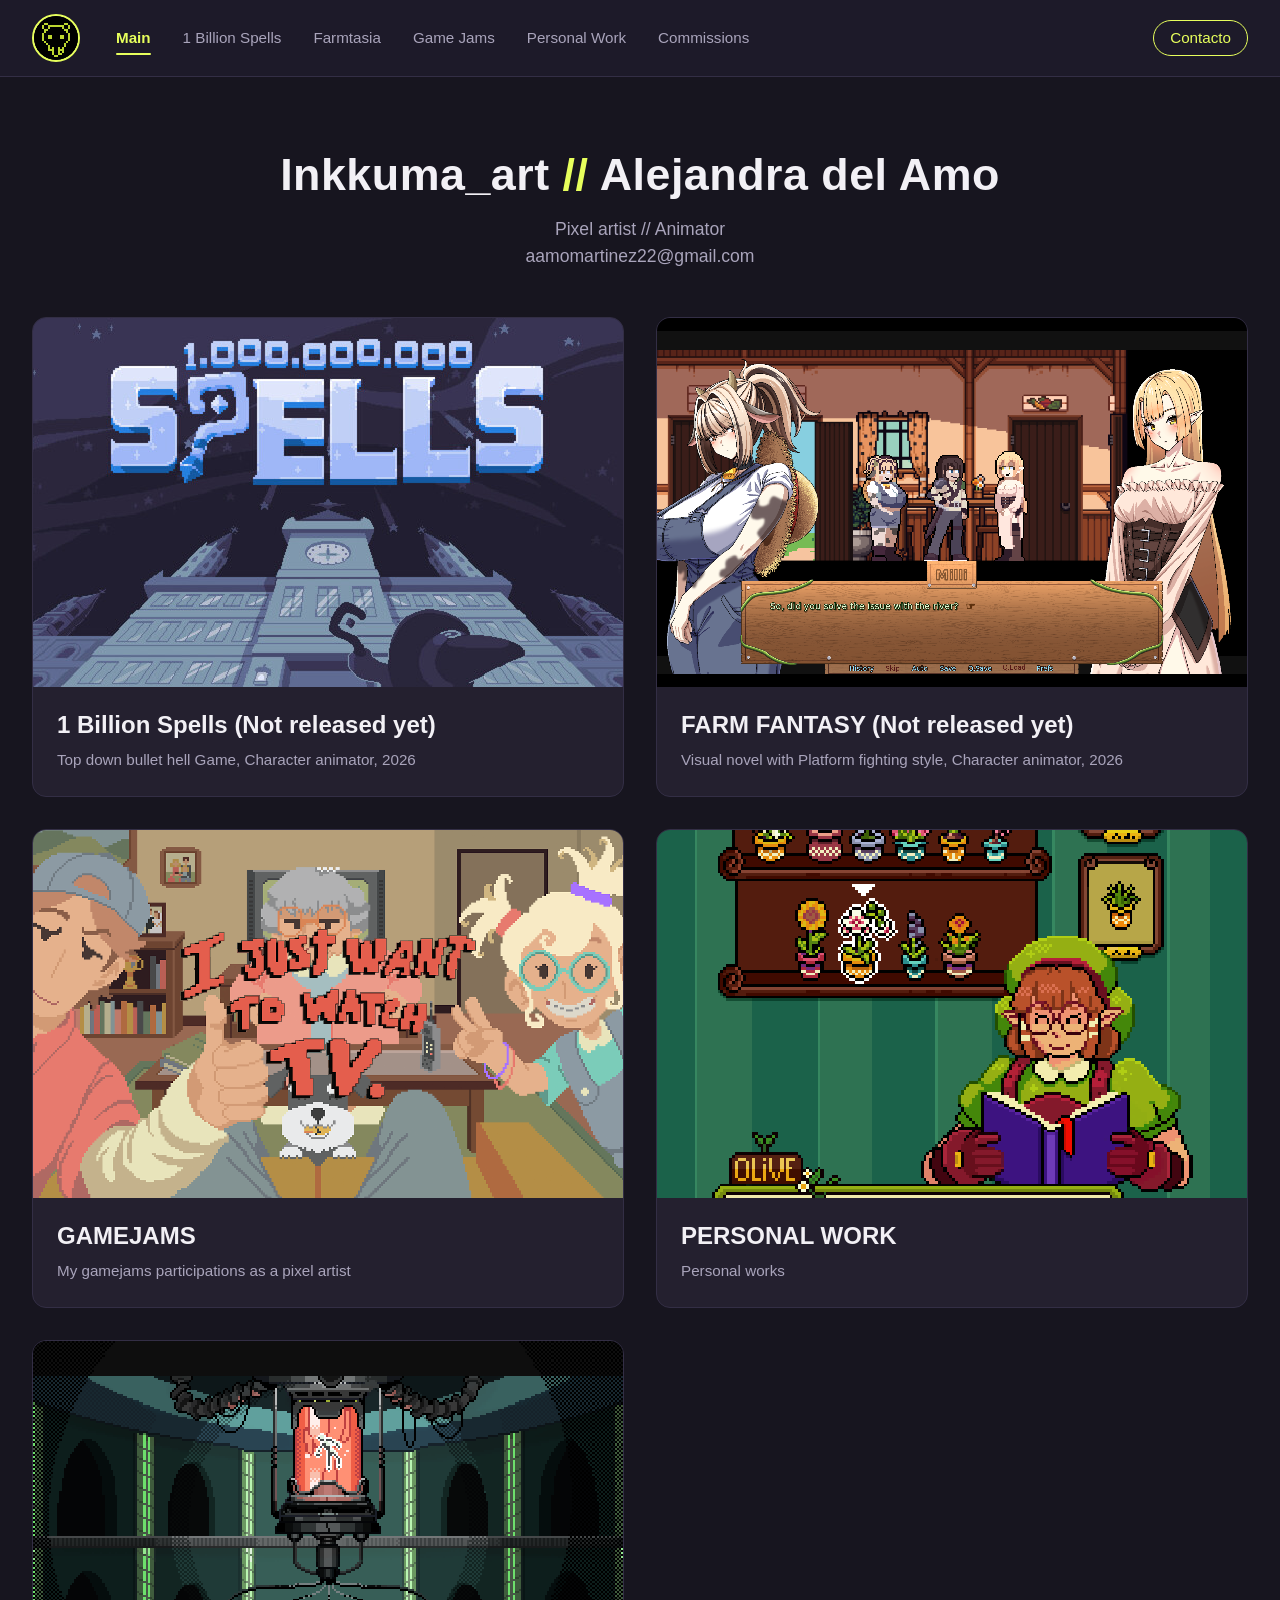
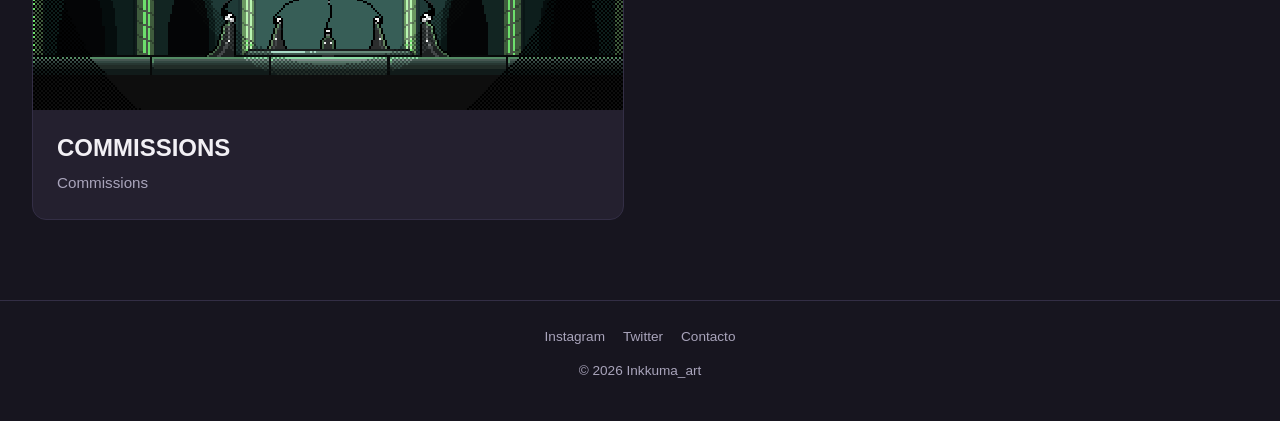
==== commit 15eb6159: "1 Billion spells Bixo 1 billion spells added" ====
--- a/index.html
+++ b/index.html
@@ -16,6 +16,7 @@
     </a>
     <nav class="main-nav">
       <a href="index.html" class="active" aria-current="page">Main</a>
+      <a href="1Billion.html">1 Billion Spells</a>
       <a href="farmtasia.html">Farmtasia</a>
       <a href="Gamejams.html">Game Jams</a>
       <a href="PersonalWork.html">Personal Work</a>
@@ -32,6 +33,14 @@
 
   <section class="project-grid">
 
+    <a class="project-card" href="1Billion.html">
+      <div class="cover"><img src="images/PORTADA 1 BILLION.jpg" alt="Farmtasia" /></div>
+      <div class="card-body">
+        <h2>1 Billion Spells (Not released yet)</h2>
+        <p class="role">Top down bullet hell Game, Character animator, 2026</p>
+      </div>
+    </a>
+    
     <a class="project-card" href="farmtasia.html">
       <div class="cover"><img src="images/F_CAP_1.png" alt="Farmtasia" /></div>
       <div class="card-body">
